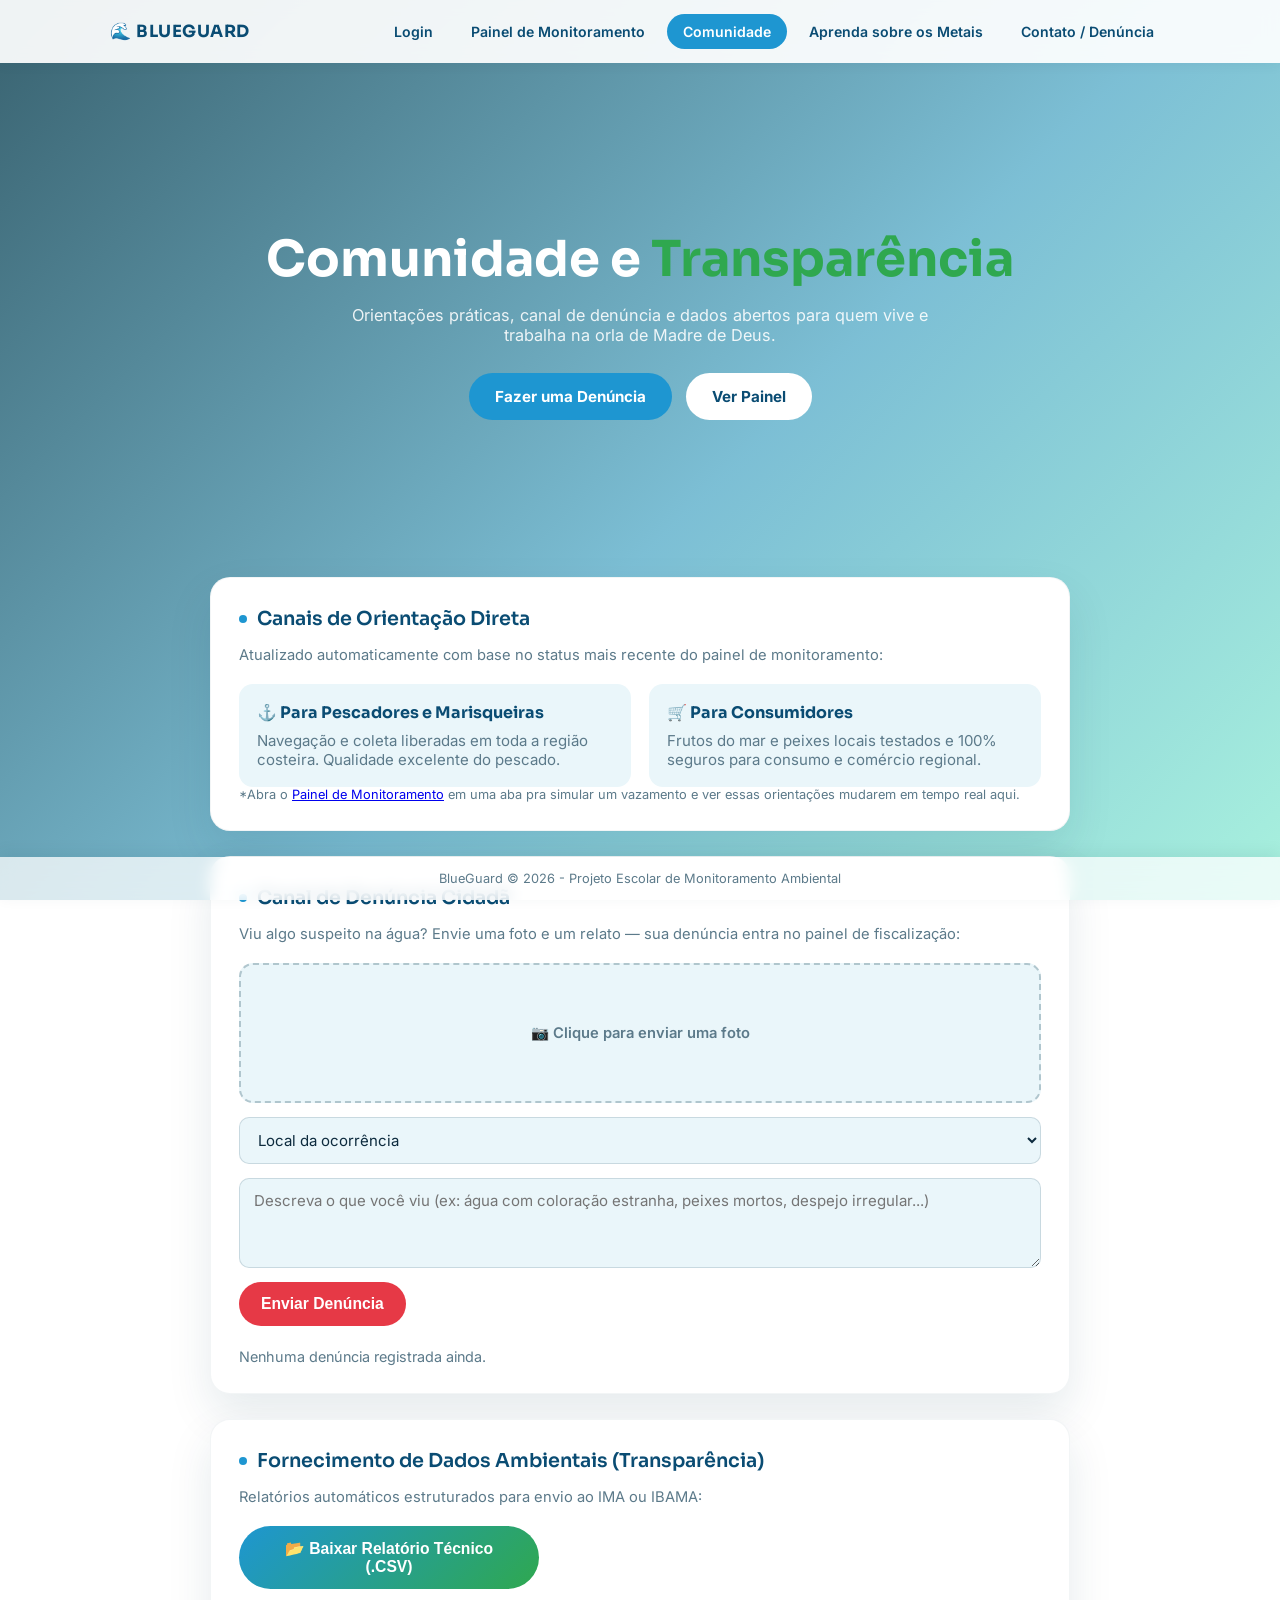
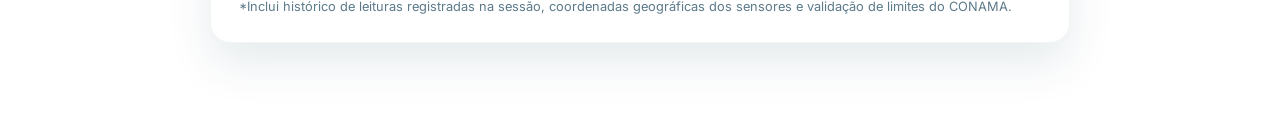
==== comunidade.html @ 03d2528e "uploud de arquivos" ====
<!DOCTYPE html>
<html lang="pt-BR">
<head>
    <meta charset="UTF-8">
    <meta name="viewport" content="width=device-width, initial-scale=1.0">
    <title>Comunidade - BlueGuard</title>
    <link rel="preconnect" href="https://fonts.googleapis.com">
    <link rel="preconnect" href="https://fonts.gstatic.com" crossorigin>
    <link href="https://fonts.googleapis.com/css2?family=Sora:wght@600;700&family=Inter:wght@400;500;600&family=JetBrains+Mono:wght@500;700&display=swap" rel="stylesheet">
    <link rel="stylesheet" href="style.css">
</head>
<body>

    <nav class="nav-principal">
        <div class="nav-principal-interna">
            <span class="nav-marca">🌊 BLUEGUARD</span>
            <div class="nav-links">
                <a href="index.html" class="nav-link">Login</a>
                <a href="painel.html" class="nav-link">Painel de Monitoramento</a>
                <a href="comunidade.html" class="nav-link nav-ativo">Comunidade</a>
                <a href="educacao.html" class="nav-link">Aprenda sobre os Metais</a>
                <a href="contato.html" class="nav-link">Contato / Denúncia</a>
            </div>
        </div>
    </nav>

    <section class="pagina-hero">
        <h1 class="pagina-hero-titulo">Comunidade e <span class="destaque">Transparência</span></h1>
        <p class="pagina-hero-subtitulo">Orientações práticas, canal de denúncia e dados abertos para quem vive e trabalha na orla de Madre de Deus.</p>
        <div class="pagina-hero-botoes">
            <a href="#denuncia" class="btn-hero-primario">Fazer uma Denúncia</a>
            <a href="painel.html" class="btn-hero-secundario">Ver Painel</a>
        </div>
    </section>

    <main class="dashboard-container">

        <!-- PAINEL DE ORIENTAÇÃO À COMUNIDADE -->
        <section class="card">
            <h2>Canais de Orientação Direta</h2>
            <p class="subtitulo-card">Atualizado automaticamente com base no status mais recente do painel de monitoramento:</p>
            <div class="grade-orientacao">
                <div class="orientacao-box">
                    <h3>⚓ Para Pescadores e Marisqueiras</h3>
                    <p id="orientacao-pesca">Navegação e coleta liberadas em toda a região costeira. Qualidade excelente do pescado.</p>
                </div>
                <div class="orientacao-box">
                    <h3>🛒 Para Consumidores</h3>
                    <p id="orientacao-consumidor">Frutos do mar e peixes locais testados e 100% seguros para consumo e comércio regional.</p>
                </div>
            </div>
            <p class="info-dados">*Abra o <a href="painel.html">Painel de Monitoramento</a> em uma aba pra simular um vazamento e ver essas orientações mudarem em tempo real aqui.</p>
        </section>

        <!-- CANAL DE DENÚNCIA CIDADÃ -->
        <section class="card" id="denuncia">
            <h2>Canal de Denúncia Cidadã</h2>
            <p class="subtitulo-card">Viu algo suspeito na água? Envie uma foto e um relato — sua denúncia entra no painel de fiscalização:</p>

            <form id="form-denuncia" class="form-denuncia">
                <label for="foto-denuncia" class="upload-box" id="upload-box">
                    <img id="preview-foto" class="preview-foto" style="display:none;" alt="Pré-visualização da foto enviada">
                    <span id="upload-texto" class="upload-texto">📷 Clique para enviar uma foto</span>
                    <input type="file" id="foto-denuncia" accept="image/*" hidden>
                </label>

                <div class="form-linha">
                    <select id="local-denuncia" required>
                        <option value="" disabled selected>Local da ocorrência</option>
                        <option value="Praia da Coroa">Ponto 01 - Praia da Coroa</option>
                        <option value="Praia do Cação">Ponto 02 - Praia do Cação</option>
                        <option value="Praia do Suape">Ponto 03 - Praia do Suape</option>
                        <option value="Outro local">Outro local</option>
                    </select>
                </div>

                <textarea id="descricao-denuncia" placeholder="Descreva o que você viu (ex: água com coloração estranha, peixes mortos, despejo irregular...)" required></textarea>

                <button type="submit" class="btn btn-perigo-mini btn-denuncia">Enviar Denúncia</button>
            </form>

            <div id="lista-denuncias" class="lista-denuncias">
                <p id="sem-denuncias" class="sem-denuncias">Nenhuma denúncia registrada ainda.</p>
            </div>
        </section>

        <!-- EXPORTAÇÃO DE DADOS PARA ÓRGÃOS AMBIENTAIS -->
        <section class="card">
            <h2>Fornecimento de Dados Ambientais (Transparência)</h2>
            <p class="subtitulo-card">Relatórios automáticos estruturados para envio ao IMA ou IBAMA:</p>
            <div class="dados-orgaos">
                <button class="btn btn-seguro" id="btn-download" style="max-width: 300px;">📂 Baixar Relatório Técnico (.CSV)</button>
                <p class="info-dados">*Inclui histórico de leituras registradas na sessão, coordenadas geográficas dos sensores e validação de limites do CONAMA.</p>
            </div>
        </section>

    </main>

    <footer>
        <p>BlueGuard &copy; 2026 - Projeto Escolar de Monitoramento Ambiental</p>
    </footer>

    <script src="script.js"></script>
</body>
</html>
---- style.css ----
:root {
    /* Paleta ajustada às cores reais da foto de Madre de Deus (céu azul vivo, palmeiras, letreiro vermelho) */
    --oceano-profundo: #0A4C73;
    --oceano-medio: #1E96D1;
    --oceano-claro: #EAF6FA;
    --branco-cartao: #FFFFFF;
    --coral-alerta: #E63946;
    --verde-recife: #2FA84F;
    --texto-principal: #0D2B3E;
    --texto-secundario: #5C7A8A;
    --sombra-card: 0 20px 45px rgba(7, 59, 76, 0.10);
    --sombra-card-hover: 0 24px 55px rgba(7, 59, 76, 0.14);
}

* { box-sizing: border-box; margin: 0; padding: 0; }

body {
    font-family: 'Inter', 'Segoe UI', Arial, sans-serif;
    background-image: linear-gradient(135deg, rgba(7, 59, 76, 0.80) 0%, rgba(17, 138, 178, 0.55) 55%, rgba(6, 214, 160, 0.35) 100%), url('assets/madre-de-deus.jpg');
    background-size: cover;
    background-position: center;
    background-attachment: fixed;
    background-repeat: no-repeat;
    color: var(--texto-principal);
    display: flex;
    flex-direction: column;
    align-items: center;
}

h1, h2, h3, .sensor-nome, .intensidade-valor { font-family: 'Sora', 'Segoe UI', sans-serif; }

/* --- HEADER / HERO --- */
header {
    width: 100%;
    background-image: linear-gradient(160deg, rgba(7, 59, 76, 0.68) 0%, rgba(17, 138, 178, 0.58) 100%), url('https://images.unsplash.com/photo-1709483095301-2d1f3e95b1d4?auto=format&fit=crop&w=1920&q=80');
    background-size: cover;
    background-position: center;
    color: #ffffff;
    padding: 50px 20px 90px;
    text-align: center;
    position: relative;
}

.logo-container {
    display: flex;
    justify-content: center;
    align-items: center;
    gap: 15px;
    margin-bottom: 10px;
}

header h1 {
    font-size: 2.6rem;
    font-weight: 700;
    letter-spacing: 2px;
}

.badge-modo {
    background-color: rgba(255, 255, 255, 0.14);
    color: #ffffff;
    border: 1px solid rgba(255, 255, 255, 0.4);
    padding: 4px 12px;
    border-radius: 20px;
    font-size: 0.8rem;
    font-weight: 600;
}

header p { color: rgba(255, 255, 255, 0.8); font-size: 1.05rem; max-width: 520px; margin: 0 auto; }

/* MASCOTE HOLOGRÁFICO */
.holograma-wrap {
    position: relative;
    width: 190px;
    margin: 0 auto 6px;
}

.mascote-holograma {
    width: 100%;
    display: block;
    mix-blend-mode: screen; /* remove o fundo preto do vídeo automaticamente */
    filter: drop-shadow(0 0 18px rgba(72, 214, 255, 0.55)) brightness(1.08) saturate(1.15);
    animation: holograma-flutua 4s ease-in-out infinite, holograma-tremula 3.2s infinite;
}

/* linhas de scan sobrepostas, reforçando o efeito de projeção */
.holograma-wrap::after {
    content: '';
    position: absolute;
    inset: 0;
    background: repeating-linear-gradient(
        to bottom,
        rgba(255, 255, 255, 0.06) 0px,
        rgba(255, 255, 255, 0.06) 1px,
        transparent 2px,
        transparent 4px
    );
    mix-blend-mode: overlay;
    pointer-events: none;
}

@keyframes holograma-flutua {
    0%, 100% { transform: translateY(0); }
    50% { transform: translateY(-8px); }
}

@keyframes holograma-tremula {
    0%, 100% { opacity: 1; }
    92% { opacity: 1; }
    93% { opacity: 0.75; }
    94% { opacity: 1; }
    97% { opacity: 0.85; }
    98% { opacity: 1; }
}

/* PÁGINA DEDICADA AO HOLOGRAMA - HERO ESTILO POSTER */
.holograma-hero {
    width: 100%;
    min-height: 88vh;
    position: relative;
    display: flex;
    flex-direction: row;
    flex-wrap: wrap;
    align-items: center;
    justify-content: center;
    gap: 50px;
    padding: 50px 24px;
    overflow: hidden;
}

.hero-coluna-marca {
    display: flex;
    flex-direction: column;
    align-items: center;
    gap: 10px;
    max-width: 380px;
}

.holograma-titulo {
    font-family: 'Luckiest Guy', cursive;
    font-weight: 400;
    font-size: clamp(2.4rem, 7vw, 3.6rem);
    letter-spacing: 3px;
    color: #ffffff;
    text-align: center;
    margin: 0;
    z-index: 2;
    text-shadow:
        3px 3px 0 var(--oceano-profundo),
        6px 6px 0 rgba(7, 59, 76, 0.55),
        0 10px 30px rgba(0, 0, 0, 0.35);
}

.mascote-hero {
    width: min(260px, 55vw);
    z-index: 1;
    animation: holograma-flutua 4s ease-in-out infinite, holograma-tremula 3.2s infinite;
}

.holograma-subtitulo { color: rgba(255, 255, 255, 0.85); font-size: 0.92rem; text-align: center; max-width: 320px; margin-top: 4px; }

.btn-audio-holograma {
    background: rgba(255, 255, 255, 0.15);
    border: 1px solid rgba(255, 255, 255, 0.4);
    color: #fff;
    padding: 9px 18px;
    border-radius: 999px;
    font-size: 0.85rem;
    font-weight: 600;
    cursor: pointer;
    margin-top: 6px;
    transition: background 0.2s;
}
.btn-audio-holograma:hover { background: rgba(255, 255, 255, 0.25); }

/* CARD DE LOGIN - estilo "vidro" sobre a foto, integrado à cena */
.login-card {
    width: 100%;
    max-width: 360px;
    background: rgba(255, 255, 255, 0.95);
    backdrop-filter: blur(10px);
    -webkit-backdrop-filter: blur(10px);
    border-radius: 22px;
    box-shadow: 0 25px 60px rgba(0, 0, 0, 0.35);
    padding: 32px 28px;
    display: flex;
    flex-direction: column;
    gap: 4px;
    text-align: left;
}
.login-card h2 { font-family: 'Sora', sans-serif; color: var(--oceano-profundo); font-size: 1.3rem; margin-bottom: 4px; }
.login-subtitulo { color: var(--texto-secundario); font-size: 0.9rem; margin-bottom: 16px; }
.login-card label { font-size: 0.85rem; font-weight: 600; color: var(--oceano-profundo); margin-top: 10px; margin-bottom: 6px; }
.login-card input {
    padding: 12px 14px;
    border-radius: 10px;
    border: 1px solid rgba(7, 59, 76, 0.15);
    background: var(--oceano-claro);
    color: var(--texto-principal);
    font-family: 'Inter', sans-serif;
    font-size: 0.94rem;
}
.login-card input:focus { outline: none; border-color: var(--oceano-medio); }
.btn-login { margin-top: 20px; width: 100%; }
.login-aviso { font-size: 0.76rem; color: var(--texto-secundario); text-align: center; margin-top: 14px; }

.holograma-aviso-rodape {
    font-size: 0.78rem;
    color: var(--texto-secundario);
    text-align: center;
    max-width: 480px;
    margin: 18px auto 0;
    padding: 0 20px;
}

@media (max-width: 760px) {
    .holograma-hero { flex-direction: column; padding: 40px 20px; min-height: auto; }
}

/* Onda de transição entre o header e o conteúdo */
.header-onda {
    position: absolute;
    bottom: -1px;
    left: 0;
    width: 100%;
    height: 60px;
    display: block;
}

/* --- FAIXA DE ESTATÍSTICAS (flutuando sobre a onda, estilo app premium) --- */
.stats-faixa {
    width: 100%;
    max-width: 900px;
    display: grid;
    grid-template-columns: repeat(3, 1fr);
    gap: 18px;
    margin-top: -55px;
    margin-bottom: 25px;
    padding: 0 20px;
    z-index: 2;
}

.stat-card {
    background: var(--branco-cartao);
    border-radius: 18px;
    box-shadow: var(--sombra-card);
    padding: 18px 12px;
    text-align: center;
}

.stat-numero { font-family: 'Sora', sans-serif; font-size: 1.7rem; font-weight: 700; color: var(--oceano-profundo); }
.stat-label { display: block; font-size: 0.78rem; color: var(--texto-secundario); margin-top: 2px; }

.dashboard-container { width: 100%; max-width: 900px; display: flex; flex-direction: column; gap: 25px; padding: 0 20px 20px; }

.card {
    background-color: var(--branco-cartao);
    border-radius: 20px;
    padding: 28px;
    box-shadow: var(--sombra-card);
    border: 1px solid rgba(7, 59, 76, 0.05);
    transition: box-shadow 0.25s;
}

.card:hover { box-shadow: var(--sombra-card-hover); }

.card h2 {
    font-size: 1.2rem;
    font-weight: 600;
    margin-bottom: 15px;
    color: var(--oceano-profundo);
    display: flex;
    align-items: center;
    gap: 10px;
}

.card h2::before {
    content: '';
    width: 8px;
    height: 8px;
    border-radius: 50%;
    background: var(--oceano-medio);
    flex-shrink: 0;
}

.subtitulo-card { color: var(--texto-secundario); font-size: 0.92rem; margin-bottom: 20px; }

/* MAPA DE RISCO ESTILIZADO */
.mapa-simulado {
    width: 100%;
    height: 250px;
    background: radial-gradient(circle, #0E5D78 0%, #073B4C 100%);
    border-radius: 16px;
    position: relative;
    overflow: hidden;
    margin-bottom: 15px;
}

.mapa-iframe {
    position: absolute;
    inset: 0;
    width: 100%;
    height: 100%;
    border: 0;
    filter: saturate(0.75) brightness(0.85) contrast(1.05);
}

.mapa-overlay {
    position: absolute;
    inset: 0;
    background: linear-gradient(160deg, rgba(7, 59, 76, 0.32) 0%, rgba(17, 138, 178, 0.22) 100%);
    pointer-events: none;
}

.ponto-sensor {
    position: absolute;
    z-index: 2;
    display: flex;
    align-items: center;
    gap: 10px;
    cursor: pointer;
}

.ponto-dot {
    width: 14px;
    height: 14px;
    border-radius: 50%;
    display: inline-block;
    transition: background-color 0.4s;
}

.ponto-nome {
    font-size: 0.82rem;
    font-weight: 600;
    background: rgba(7, 59, 76, 0.75);
    color: #fff;
    padding: 3px 10px;
    border-radius: 20px;
}

.ponto-sensor:hover .ponto-nome, .ponto-sensor:focus .ponto-nome { outline: 1px solid var(--verde-recife); }
.ponto-sensor:focus { outline: none; }

/* NOVO LAYOUT DE CONTROLES DO MAPA */
.mapa-controles-container {
    display: flex;
    justify-content: space-between;
    align-items: center;
    margin-top: 15px;
    flex-wrap: wrap;
    gap: 15px;
}

.mapa-legenda {
    display: flex;
    gap: 20px;
    font-size: 0.88rem;
    align-items: center;
    color: var(--texto-secundario);
}

.legenda-cor {
    width: 12px;
    height: 12px;
    display: inline-block;
    border-radius: 50%;
}

.botoes-mapa {
    display: flex;
    gap: 10px;
}

.seguro { background-color: var(--verde-recife); }
.perigo { background-color: var(--coral-alerta); animation: pulso-ponto 1.5s infinite; }

/* BOTÕES PEQUENOS INTEGRADOS AO MAPA (formato pílula) */
.btn-perigo-mini, .btn-seguro-mini {
    padding: 9px 18px;
    border: none;
    border-radius: 999px;
    font-size: 0.88rem;
    font-weight: 600;
    cursor: pointer;
    transition: opacity 0.2s, transform 0.1s;
    color: white;
}

.btn-perigo-mini { background-color: var(--coral-alerta); }
.btn-seguro-mini { background-color: var(--oceano-medio); }
.btn-perigo-mini:hover, .btn-seguro-mini:hover { opacity: 0.88; }
.btn-perigo-mini:active, .btn-seguro-mini:active { transform: scale(0.97); }

/* CAIXAS DE ALERTA */
#alerta-box { padding: 20px 22px; border-radius: 16px; display: flex; align-items: center; gap: 15px; font-weight: 600; font-size: 1.05rem; }
.alerta-seguro { background-color: rgba(6, 214, 160, 0.12); border: 1px solid var(--verde-recife); color: #0a9e79; }
.alerta-perigo { background-color: rgba(239, 71, 111, 0.12); border: 1px solid var(--coral-alerta); color: var(--coral-alerta); animation: pulso 2s infinite; }

/* BARRA DE INTENSIDADE */
.intensidade-container { display: flex; align-items: center; gap: 12px; margin-top: 18px; }
.intensidade-label { font-size: 0.85rem; color: var(--texto-secundario); white-space: nowrap; }
.intensidade-barra { flex: 1; height: 8px; border-radius: 4px; background: rgba(7, 59, 76, 0.08); overflow: hidden; }
.intensidade-fill { height: 100%; width: 0%; background: var(--verde-recife); border-radius: 4px; transition: width 1.6s linear, background-color 0.6s; }
.intensidade-fill.intensidade-perigo { background: var(--coral-alerta); }
.intensidade-valor { font-family: 'Sora', sans-serif; font-size: 0.9rem; color: var(--texto-secundario); min-width: 40px; text-align: right; }

/* GRÁFICO HISTÓRICO */
.grafico-container { background: rgba(7, 59, 76, 0.03); border-radius: 14px; padding: 15px; height: 220px; position: relative; }
#grafico-historico { width: 100%; height: 100%; }
#grafico-historico svg { display: block; }
.grafico-vazio { color: var(--texto-secundario); font-size: 0.9rem; text-align: center; padding-top: 80px; }
.grafico-legenda { display: flex; flex-wrap: wrap; gap: 14px; margin-top: 12px; font-size: 0.8rem; color: var(--texto-secundario); }
.legenda-linha { display: inline-block; width: 14px; height: 3px; border-radius: 2px; margin-right: 5px; vertical-align: middle; }

/* GRADE DE SENSORES */
.grade-sensores { display: grid; grid-template-columns: repeat(auto-fit, minmax(220px, 1fr)); gap: 18px; }
.sensor-box { background-color: var(--oceano-claro); border-radius: 14px; padding: 20px; display: flex; flex-direction: column; align-items: center; }
.sensor-nome { font-size: 0.98rem; margin-bottom: 10px; font-weight: 600; color: var(--oceano-profundo); }
.sensor-valor { font-family: 'JetBrains Mono', monospace; font-size: 1.7rem; font-weight: 700; color: var(--oceano-medio); margin-bottom: 8px; }
.sensor-limite { font-size: 0.78rem; color: var(--texto-secundario); }

/* PAINEL DE DETALHES DO PONTO */
.detalhes-ponto {
    margin-top: 15px;
    background: var(--oceano-claro);
    border-radius: 14px;
    padding: 20px;
}
.detalhes-oculto { display: none; }
.detalhes-cabecalho { display: flex; justify-content: space-between; align-items: center; margin-bottom: 12px; }
.detalhes-cabecalho h3 { font-size: 1rem; color: var(--oceano-profundo); }
.detalhes-fechar { background: none; border: none; color: var(--texto-secundario); font-size: 1rem; cursor: pointer; line-height: 1; }
.detalhes-fechar:hover { color: var(--texto-principal); }
.detalhes-grade { display: grid; grid-template-columns: repeat(auto-fit, minmax(100px, 1fr)); gap: 12px; margin-bottom: 10px; }
.detalhes-item { background: var(--branco-cartao); border-radius: 10px; padding: 10px; text-align: center; }
.detalhes-item span { display: block; font-size: 0.74rem; color: var(--texto-secundario); margin-bottom: 4px; }
.detalhes-item strong { font-family: 'JetBrains Mono', monospace; font-size: 1rem; color: var(--oceano-medio); }
.detalhes-status { font-size: 0.9rem; font-weight: 600; }

/* GRADE DE ORIENTAÇÃO */
.grade-orientacao { display: grid; grid-template-columns: repeat(auto-fit, minmax(300px, 1fr)); gap: 18px; }
.orientacao-box { background: var(--oceano-claro); padding: 18px; border-radius: 14px; }
.orientacao-box h3 { font-size: 1rem; color: var(--oceano-profundo); margin-bottom: 8px; }
.orientacao-box p { font-size: 0.94rem; color: var(--texto-secundario); transition: color 0.3s; }

/* LINHA DO TEMPO */
.timeline-lista { list-style: none; display: flex; flex-direction: column; gap: 10px; max-height: 280px; overflow-y: auto; }
.timeline-item { display: flex; gap: 12px; align-items: flex-start; font-size: 0.88rem; padding: 10px 12px; border-radius: 10px; background: var(--oceano-claro); border-left: 3px solid var(--texto-secundario); }
.timeline-item.timeline-perigo { border-left-color: var(--coral-alerta); }
.timeline-item.timeline-seguro { border-left-color: var(--verde-recife); }
.timeline-item.timeline-info { border-left-color: var(--oceano-medio); }
.timeline-hora { font-family: 'JetBrains Mono', monospace; color: var(--texto-secundario); white-space: nowrap; font-size: 0.82rem; }
.timeline-texto { color: var(--texto-principal); }

/* --- NAVEGAÇÃO PRINCIPAL (presente em todas as páginas) --- */
.nav-principal {
    width: 100%;
    background: rgba(255, 255, 255, 0.92);
    backdrop-filter: blur(8px);
    -webkit-backdrop-filter: blur(8px);
    box-shadow: 0 2px 12px rgba(7, 59, 76, 0.06);
    display: flex;
    justify-content: center;
    position: sticky;
    top: 0;
    z-index: 30;
}
.nav-principal-interna {
    width: 100%;
    max-width: 1100px;
    display: flex;
    justify-content: space-between;
    align-items: center;
    padding: 14px 20px;
    flex-wrap: wrap;
    gap: 10px;
}
.nav-marca { font-family: 'Sora', sans-serif; font-weight: 700; color: var(--oceano-profundo); font-size: 1.05rem; letter-spacing: 0.5px; flex-shrink: 0; }
.nav-links {
    display: flex;
    gap: 6px;
    overflow-x: auto;
    -webkit-overflow-scrolling: touch;
    scrollbar-width: none;
    max-width: 100%;
}
.nav-links::-webkit-scrollbar { display: none; }
.nav-link {
    color: var(--oceano-profundo);
    text-decoration: none;
    font-size: 0.88rem;
    font-weight: 600;
    padding: 9px 16px;
    border-radius: 999px;
    transition: background 0.2s, color 0.2s;
    white-space: nowrap;
    flex-shrink: 0;
}
.nav-link:hover { background: rgba(17, 138, 178, 0.08); }
.nav-link.nav-ativo { color: #fff; background: var(--oceano-medio); }

@media (max-width: 640px) {
    .nav-principal-interna { flex-wrap: nowrap; justify-content: flex-start; padding: 12px 14px; gap: 12px; }
    .nav-marca { font-size: 0.95rem; }
    .nav-link { font-size: 0.82rem; padding: 8px 13px; }
}

/* --- BREADCRUMB --- */
.breadcrumb {
    width: 100%;
    max-width: 900px;
    padding: 18px 20px 0;
    font-size: 0.85rem;
    color: var(--texto-secundario);
    display: flex;
    align-items: center;
    gap: 6px;
    flex-wrap: wrap;
}
.breadcrumb a { color: var(--oceano-medio); text-decoration: none; font-weight: 600; }
.breadcrumb a:hover { text-decoration: underline; }
.breadcrumb span.atual { color: var(--texto-principal); font-weight: 600; }

/* --- INTRO SIMPLES DE TEXTO (páginas utilitárias, ex: Contato) --- */
.educacao-intro { max-width: 700px; padding: 28px 20px 6px; text-align: center; margin: 0 auto; }
.educacao-intro h1 { font-family: 'Sora', sans-serif; font-size: 1.7rem; color: var(--oceano-profundo); margin-bottom: 8px; }
.educacao-intro p { color: var(--texto-secundario); max-width: 560px; margin: 0 auto; }

/* --- PÁGINA DE CONTATO / DENÚNCIA --- */
.contato-grade {
    width: 100%;
    max-width: 900px;
    margin: 26px auto 40px;
    padding: 0 20px;
    display: grid;
    grid-template-columns: repeat(auto-fit, minmax(240px, 1fr));
    gap: 20px;
}
.contato-card {
    background: var(--branco-cartao);
    border-radius: 18px;
    box-shadow: var(--sombra-card);
    padding: 26px 22px;
    text-decoration: none;
    color: var(--texto-principal);
    display: flex;
    flex-direction: column;
    gap: 4px;
    transition: box-shadow 0.25s, transform 0.15s;
}
.contato-card:hover { box-shadow: var(--sombra-card-hover); transform: translateY(-2px); }
.contato-icone { font-size: 1.8rem; margin-bottom: 6px; }
.contato-card h2 { font-family: 'Sora', sans-serif; font-size: 1.1rem; color: var(--oceano-profundo); }
.contato-card p { color: var(--texto-secundario); font-size: 0.9rem; margin: 6px 0 12px; }
.contato-destaque { font-weight: 700; color: var(--oceano-medio); font-size: 0.95rem; }
.contato-nota { font-size: 0.74rem; color: var(--texto-secundario); margin-top: 10px; opacity: 0.85; }

/* --- HERO DE PÁGINA (estilo "Ocean Guard") --- */
.pagina-hero {
    width: 100%;
    min-height: 56vh;
    margin-top: 10px;
    display: flex;
    flex-direction: column;
    align-items: center;
    justify-content: center;
    text-align: center;
    padding: 60px 20px;
}

.pagina-hero-titulo {
    font-family: 'Sora', sans-serif;
    font-weight: 700;
    font-size: clamp(1.9rem, 5.5vw, 3.1rem);
    line-height: 1.18;
    color: #ffffff;
    margin: 0;
    max-width: 760px;
}
.pagina-hero-titulo .destaque { color: var(--verde-recife); }

.pagina-hero-subtitulo {
    color: rgba(255, 255, 255, 0.88);
    max-width: 600px;
    margin-top: 16px;
    font-size: 1.02rem;
}

.pagina-hero-botoes { display: flex; gap: 14px; margin-top: 28px; flex-wrap: wrap; justify-content: center; }
.btn-hero-primario, .btn-hero-secundario {
    padding: 14px 26px;
    border-radius: 999px;
    font-weight: 700;
    font-size: 0.95rem;
    text-decoration: none;
    transition: opacity 0.2s, transform 0.1s;
}
.btn-hero-primario { background: var(--oceano-medio); color: #fff; }
.btn-hero-secundario { background: #ffffff; color: var(--oceano-profundo); }
.btn-hero-primario:hover, .btn-hero-secundario:hover { opacity: 0.9; }
.btn-hero-primario:active, .btn-hero-secundario:active { transform: scale(0.98); }


.grade-metais {
    width: 100%;
    max-width: 900px;
    display: grid;
    grid-template-columns: repeat(auto-fit, minmax(200px, 1fr));
    gap: 20px;
    padding: 24px 20px 40px;
}
.metal-card {
    background: var(--branco-cartao);
    border-radius: 20px;
    box-shadow: var(--sombra-card);
    padding: 26px 20px;
    text-align: center;
    text-decoration: none;
    color: var(--texto-principal);
    transition: transform 0.2s, box-shadow 0.2s;
}
.metal-card:hover { transform: translateY(-4px); box-shadow: var(--sombra-card-hover); }
.metal-simbolo {
    width: 56px;
    height: 56px;
    margin: 0 auto 14px;
    border-radius: 14px;
    display: flex;
    align-items: center;
    justify-content: center;
    font-family: 'JetBrains Mono', monospace;
    font-weight: 700;
    font-size: 1.4rem;
    color: #fff;
}
.metal-card h3 { font-family: 'Sora', sans-serif; font-size: 1.05rem; margin-bottom: 6px; }
.metal-card p { font-size: 0.85rem; color: var(--texto-secundario); }
.metal-simbolo.hg { background: var(--oceano-medio); }
.metal-simbolo.pb { background: #6B4C93; }
.metal-simbolo.cd { background: #E9A23B; }
.metal-simbolo.as { background: var(--coral-alerta); }

/* --- PÁGINA INDIVIDUAL DE CADA METAL --- */
.metal-hero {
    width: 100%;
    max-width: 900px;
    margin: 20px 20px 0;
    background: var(--branco-cartao);
    border-radius: 20px;
    box-shadow: var(--sombra-card);
    padding: 30px;
    display: flex;
    align-items: center;
    gap: 22px;
    flex-wrap: wrap;
}
.metal-hero .metal-simbolo { width: 74px; height: 74px; font-size: 1.9rem; margin: 0; flex-shrink: 0; }
.metal-hero-texto h1 { font-family: 'Sora', sans-serif; font-size: 1.6rem; color: var(--oceano-profundo); }
.metal-hero-texto p { color: var(--texto-secundario); font-size: 0.95rem; margin-top: 4px; }

.metal-conteudo {
    width: 100%;
    max-width: 900px;
    display: flex;
    flex-direction: column;
    gap: 20px;
    padding: 20px 20px 10px;
}
.metal-conteudo .card h2 { font-size: 1.1rem; }
.metal-conteudo .card p, .metal-conteudo .card li { color: var(--texto-principal); font-size: 0.95rem; line-height: 1.6; }
.metal-conteudo .card ul { padding-left: 20px; display: flex; flex-direction: column; gap: 6px; }

.metal-limite-legal {
    display: flex;
    align-items: center;
    gap: 14px;
    background: var(--oceano-claro);
    border-radius: 14px;
    padding: 16px 18px;
}
.metal-limite-legal strong { font-family: 'JetBrains Mono', monospace; font-size: 1.3rem; color: var(--oceano-profundo); }
.metal-limite-legal span { font-size: 0.85rem; color: var(--texto-secundario); }

.metal-nav-rodape {
    width: 100%;
    max-width: 900px;
    display: flex;
    justify-content: space-between;
    gap: 14px;
    padding: 10px 20px 40px;
    flex-wrap: wrap;
}
.metal-nav-rodape a {
    flex: 1;
    min-width: 160px;
    background: var(--branco-cartao);
    border-radius: 14px;
    box-shadow: var(--sombra-card);
    padding: 14px 18px;
    text-decoration: none;
    color: var(--texto-principal);
    font-size: 0.88rem;
    font-weight: 600;
    display: flex;
    flex-direction: column;
    gap: 2px;
}
.metal-nav-rodape a span.rotulo { color: var(--texto-secundario); font-weight: 500; font-size: 0.78rem; }
.metal-nav-rodape a:hover { box-shadow: var(--sombra-card-hover); }
.metal-nav-rodape a.proximo { text-align: right; align-items: flex-end; }


.form-denuncia { display: flex; flex-direction: column; gap: 14px; }

.upload-box {
    display: flex;
    flex-direction: column;
    align-items: center;
    justify-content: center;
    gap: 10px;
    min-height: 140px;
    border: 2px dashed rgba(7, 59, 76, 0.25);
    border-radius: 14px;
    background: var(--oceano-claro);
    cursor: pointer;
    padding: 16px;
    text-align: center;
    transition: border-color 0.2s, background 0.2s;
}
.upload-box:hover { border-color: var(--oceano-medio); background: #dff0f6; }
.upload-texto { font-size: 0.92rem; color: var(--texto-secundario); font-weight: 600; }
.preview-foto { max-width: 100%; max-height: 220px; border-radius: 10px; object-fit: cover; }

.form-linha select,
.form-denuncia textarea {
    width: 100%;
    padding: 12px 14px;
    border-radius: 10px;
    border: 1px solid rgba(7, 59, 76, 0.15);
    background: var(--oceano-claro);
    color: var(--texto-principal);
    font-family: 'Inter', sans-serif;
    font-size: 0.94rem;
}
.form-denuncia textarea { min-height: 90px; resize: vertical; }
.form-linha select:focus,
.form-denuncia textarea:focus { outline: none; border-color: var(--oceano-medio); }

.btn-denuncia { align-self: flex-start; }

.lista-denuncias { display: flex; flex-direction: column; gap: 14px; margin-top: 22px; }
.sem-denuncias { font-size: 0.9rem; color: var(--texto-secundario); }

.denuncia-item {
    display: flex;
    gap: 14px;
    background: var(--oceano-claro);
    border-radius: 14px;
    padding: 14px;
    align-items: flex-start;
}
.denuncia-foto { width: 84px; height: 84px; border-radius: 10px; object-fit: cover; flex-shrink: 0; }
.denuncia-corpo { flex: 1; min-width: 0; }
.denuncia-topo { display: flex; justify-content: space-between; align-items: center; gap: 10px; flex-wrap: wrap; margin-bottom: 4px; }
.denuncia-local { font-weight: 700; color: var(--oceano-profundo); font-size: 0.92rem; }
.denuncia-hora { font-family: 'JetBrains Mono', monospace; font-size: 0.75rem; color: var(--texto-secundario); }
.denuncia-texto { font-size: 0.9rem; color: var(--texto-principal); word-break: break-word; }
.denuncia-remover { background: none; border: none; color: var(--texto-secundario); cursor: pointer; font-size: 0.8rem; margin-top: 6px; text-decoration: underline; padding: 0; }
.denuncia-remover:hover { color: var(--coral-alerta); }

/* FORNECIMENTO DE DADOS */
.dados-orgaos { display: flex; flex-direction: column; gap: 10px; align-items: flex-start; }
.info-dados { font-size: 0.8rem; color: var(--texto-secundario); }

/* BOTÕES GERAIS */
.btn { padding: 13px 22px; border: none; border-radius: 999px; font-size: 0.98rem; font-weight: 600; cursor: pointer; transition: opacity 0.2s, transform 0.1s; color: white; }
.btn-seguro { background: linear-gradient(135deg, var(--oceano-medio), var(--verde-recife)); }
.btn-seguro:hover { opacity: 0.9; }
.btn:active { transform: scale(0.98); }

footer {
    position: fixed;
    bottom: 0;
    left: 0;
    width: 100%;
    margin-top: 0;
    padding: 14px 20px;
    color: var(--texto-secundario);
    font-size: 0.8rem;
    text-align: center;
    background-color: rgba(255, 255, 255, 0.75);
    backdrop-filter: blur(8px);
    -webkit-backdrop-filter: blur(8px);
    z-index: 20;
    box-shadow: 0 -4px 16px rgba(7, 59, 76, 0.08);
}

/* espaço reservado no fim da página pra nada ficar escondido atrás do rodapé fixo */
body { padding-bottom: 54px; }

/* ANIMAÇÕES */
@keyframes pulso {
    0% { box-shadow: 0 0 0 0 rgba(239, 71, 111, 0.35); }
    70% { box-shadow: 0 0 0 10px rgba(239, 71, 111, 0); }
    100% { box-shadow: 0 0 0 0 rgba(239, 71, 111, 0); }
}

@keyframes pulso-ponto {
    0% { transform: scale(1); opacity: 1; }
    50% { transform: scale(1.15); opacity: 0.8; }
    100% { transform: scale(1); opacity: 1; }
}

/* RESPONSIVO */
@media (max-width: 600px) {
    .stats-faixa { grid-template-columns: repeat(3, 1fr); gap: 10px; margin-top: -40px; }
    .stat-numero { font-size: 1.3rem; }
    header h1 { font-size: 2rem; }
    .card { padding: 18px; }
    .holograma-wrap { width: 130px; }

    .pagina-hero { min-height: 46vh; padding: 40px 16px; }
    .pagina-hero-botoes { flex-direction: column; width: 100%; }
    .btn-hero-primario, .btn-hero-secundario { width: 100%; text-align: center; }

    .login-card { padding: 24px 20px; max-width: 100%; }
    .mascote-hero { width: min(180px, 50vw); }

    .dashboard-container { gap: 16px; padding: 0 14px 14px; }
    .sensor-box { padding: 14px; }
    .sensor-valor { font-size: 1.4rem; }

    .contato-grade { grid-template-columns: 1fr; }
    .grade-sensores { grid-template-columns: 1fr 1fr; }

    footer { padding: 12px 14px; font-size: 0.74rem; }
    body { padding-bottom: 46px; }
}
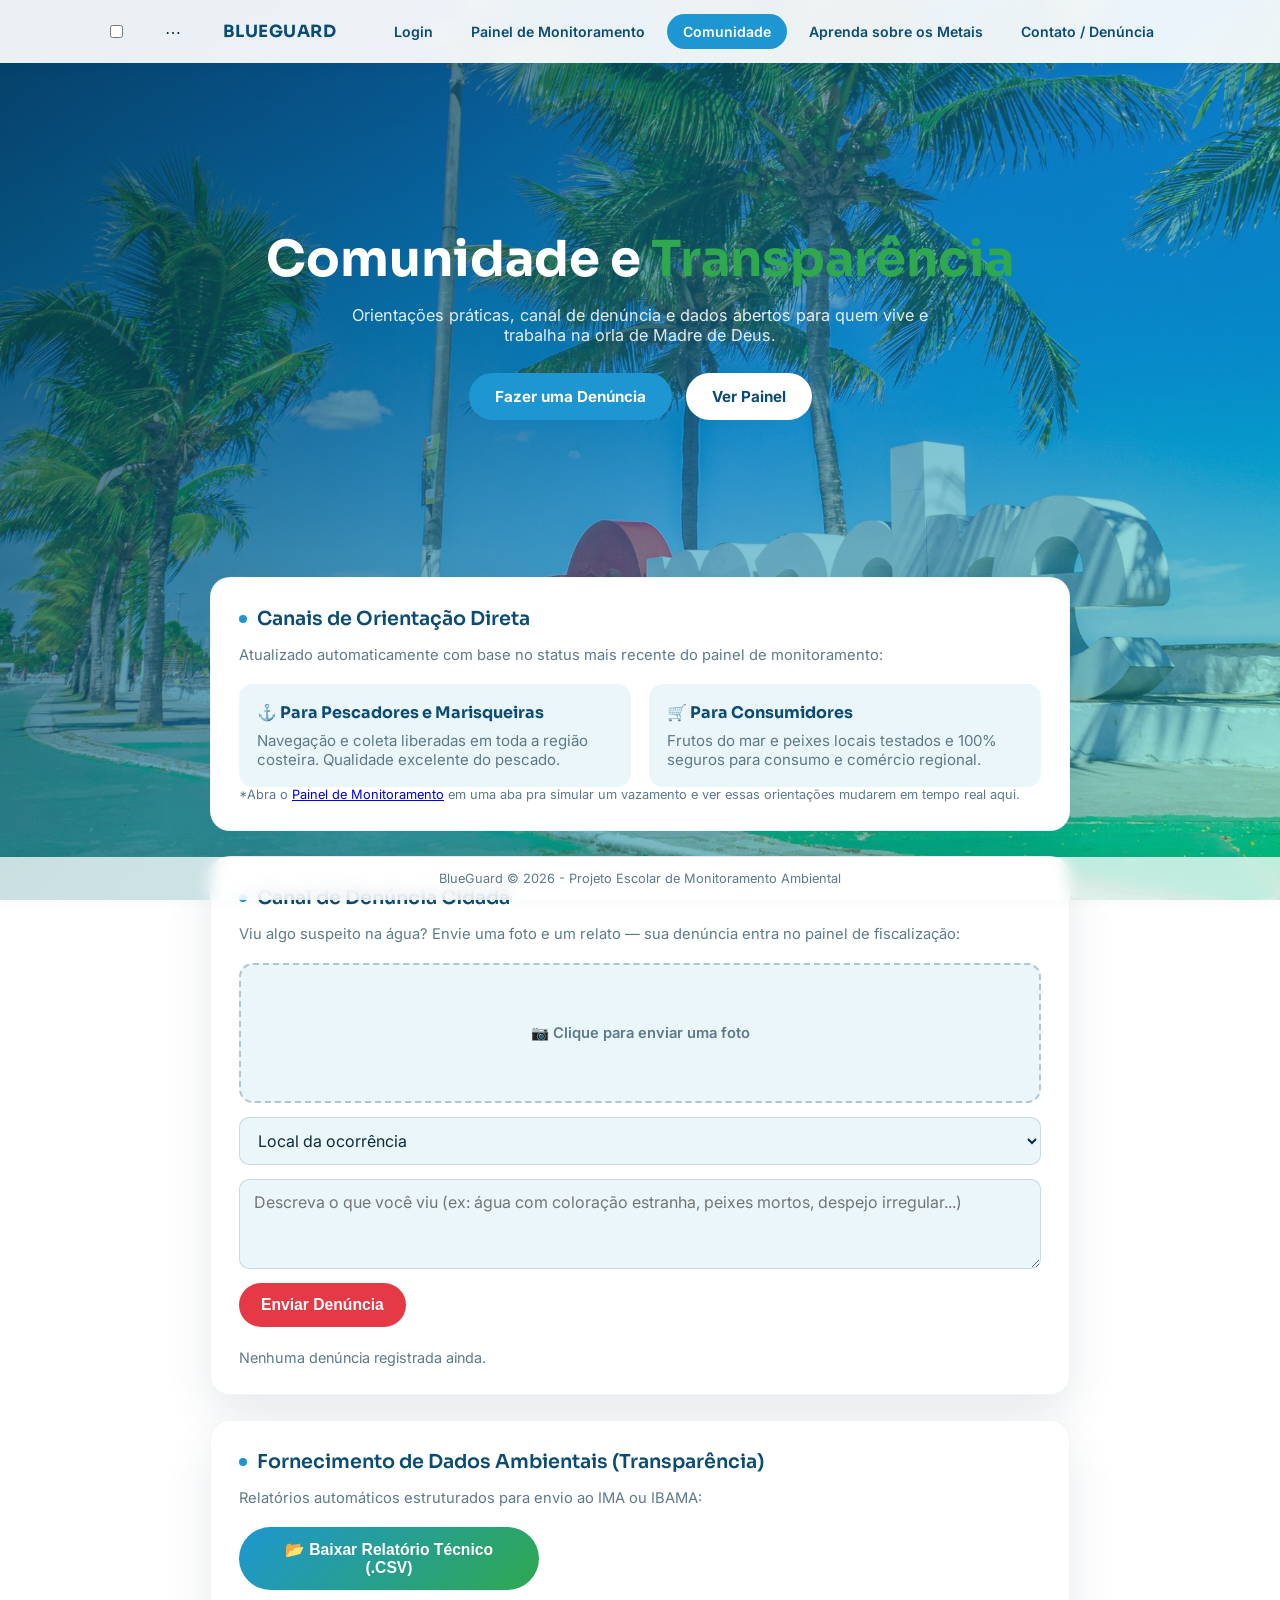
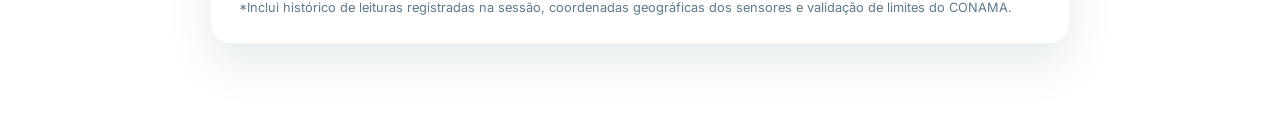
==== commit 7f7784b3: "Update comunidade.html" ====
--- a/comunidade.html
+++ b/comunidade.html
@@ -13,7 +13,9 @@
 
     <nav class="nav-principal">
         <div class="nav-principal-interna">
-            <span class="nav-marca">🌊 BLUEGUARD</span>
+            <input type="checkbox" id="nav-toggle" class="nav-toggle-check">
+            <label for="nav-toggle" class="nav-toggle-btn" aria-label="Abrir menu">⋯</label>
+            <span class="nav-marca">BLUEGUARD</span>
             <div class="nav-links">
                 <a href="index.html" class="nav-link">Login</a>
                 <a href="painel.html" class="nav-link">Painel de Monitoramento</a>
@@ -102,4 +104,4 @@
 
     <script src="script.js"></script>
 </body>
-</html>+</html>
--- a/style.css
+++ b/style.css
@@ -25,6 +25,15 @@
     display: flex;
     flex-direction: column;
     align-items: center;
+    overflow-x: hidden;
+    width: 100%;
+}
+
+/* Em celulares, background-attachment:fixed trava/engasga a rolagem
+   (principalmente no Safari do iPhone) — desativamos ali e a foto passa
+   a rolar normalmente junto com o conteúdo. */
+@media (max-width: 900px), (pointer: coarse) {
+    body { background-attachment: scroll; }
 }
 
 h1, h2, h3, .sensor-nome, .intensidade-valor { font-family: 'Sora', 'Segoe UI', sans-serif; }
@@ -197,7 +206,7 @@
     background: var(--oceano-claro);
     color: var(--texto-principal);
     font-family: 'Inter', sans-serif;
-    font-size: 0.94rem;
+    font-size: 16px;
 }
 .login-card input:focus { outline: none; border-color: var(--oceano-medio); }
 .btn-login { margin-top: 20px; width: 100%; }
@@ -302,6 +311,7 @@
     height: 100%;
     border: 0;
     filter: saturate(0.75) brightness(0.85) contrast(1.05);
+    pointer-events: none; /* é só decorativo — sem isso, arrastar o mapa no celular prende o dedo e trava a rolagem da página */
 }
 
 .mapa-overlay {
@@ -501,7 +511,7 @@
 @media (max-width: 640px) {
     .nav-principal-interna { flex-wrap: nowrap; justify-content: flex-start; padding: 12px 14px; gap: 12px; }
     .nav-marca { font-size: 0.95rem; }
-    .nav-link { font-size: 0.82rem; padding: 8px 13px; }
+    .nav-link { font-size: 0.82rem; padding: 11px 14px; }
 }
 
 /* --- BREADCRUMB --- */
@@ -739,7 +749,7 @@
     background: var(--oceano-claro);
     color: var(--texto-principal);
     font-family: 'Inter', sans-serif;
-    font-size: 0.94rem;
+    font-size: 16px;
 }
 .form-denuncia textarea { min-height: 90px; resize: vertical; }
 .form-linha select:focus,
@@ -794,6 +804,13 @@
     box-shadow: 0 -4px 16px rgba(7, 59, 76, 0.08);
 }
 
+/* No celular, rodapé fixo come espaço precioso de tela o tempo todo —
+   melhor deixar no fluxo normal, só no final da página. */
+@media (max-width: 760px) {
+    footer { position: static; margin-top: 20px; box-shadow: none; }
+    body { padding-bottom: 0; }
+}
+
 /* espaço reservado no fim da página pra nada ficar escondido atrás do rodapé fixo */
 body { padding-bottom: 54px; }
 
@@ -832,6 +849,12 @@
     .contato-grade { grid-template-columns: 1fr; }
     .grade-sensores { grid-template-columns: 1fr 1fr; }
 
+    .mapa-simulado { height: 200px; }
+    .grafico-container { height: 190px; }
+    .timeline-lista { max-height: 220px; }
+    .botoes-mapa { width: 100%; }
+    .btn-perigo-mini, .btn-seguro-mini { flex: 1; text-align: center; padding: 11px 12px; }
+    .ponto-nome { font-size: 0.72rem; padding: 2px 7px; }
+
     footer { padding: 12px 14px; font-size: 0.74rem; }
-    body { padding-bottom: 46px; }
-}+}
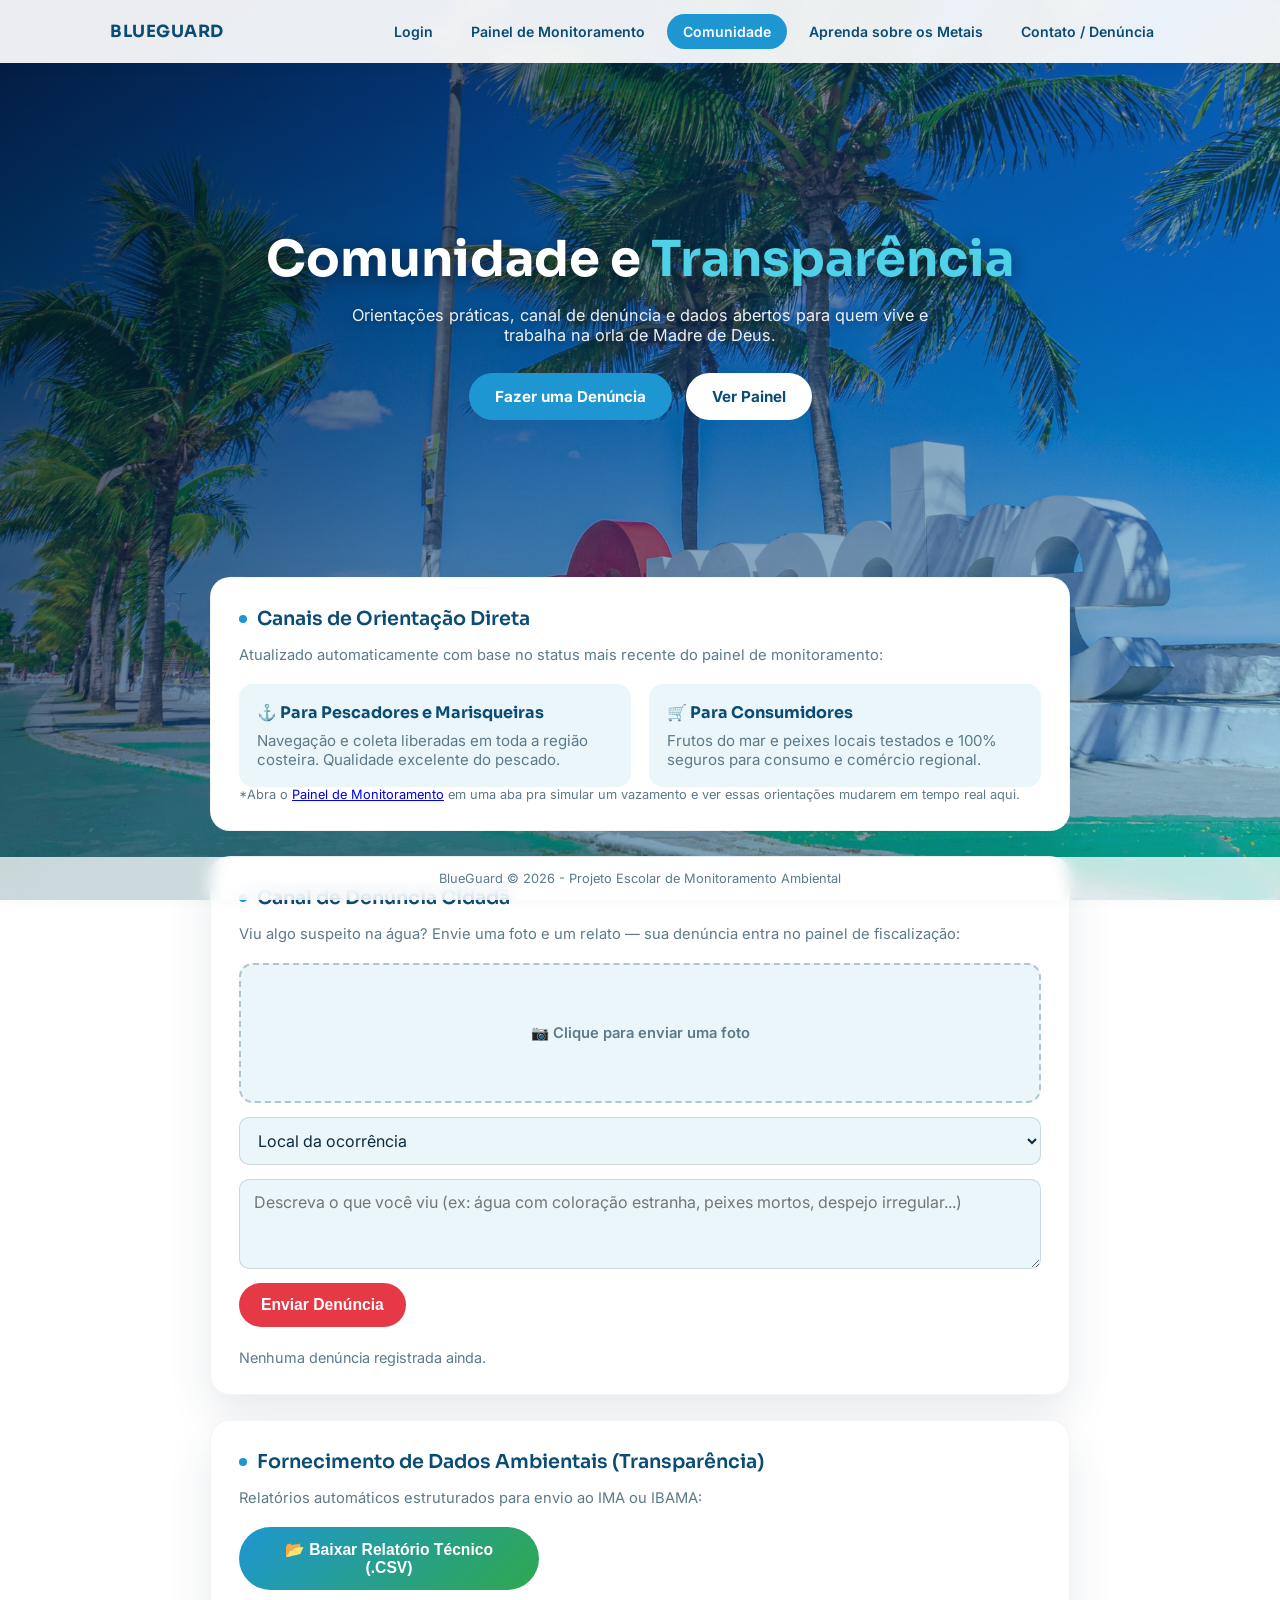
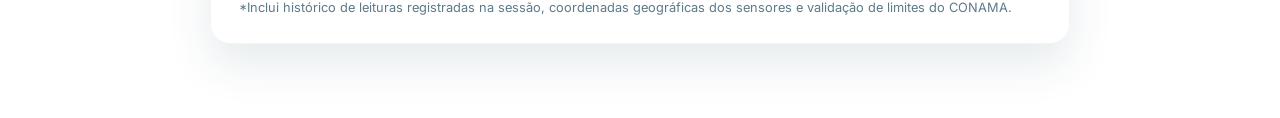
==== commit 4c956ac0: "Fix HTML encoding issues in comunidade.html" ====
--- a/comunidade.html
+++ b/comunidade.html
@@ -14,7 +14,11 @@
     <nav class="nav-principal">
         <div class="nav-principal-interna">
             <input type="checkbox" id="nav-toggle" class="nav-toggle-check">
-            <label for="nav-toggle" class="nav-toggle-btn" aria-label="Abrir menu">⋯</label>
+            <label for="nav-toggle" class="nav-toggle-btn" aria-label="Abrir menu">
+                <span class="nav-toggle-linha"></span>
+                <span class="nav-toggle-linha"></span>
+                <span class="nav-toggle-linha"></span>
+            </label>
             <span class="nav-marca">BLUEGUARD</span>
             <div class="nav-links">
                 <a href="index.html" class="nav-link">Login</a>
--- a/style.css
+++ b/style.css
@@ -16,24 +16,38 @@
 
 body {
     font-family: 'Inter', 'Segoe UI', Arial, sans-serif;
-    background-image: linear-gradient(135deg, rgba(7, 59, 76, 0.80) 0%, rgba(17, 138, 178, 0.55) 55%, rgba(6, 214, 160, 0.35) 100%), url('assets/madre-de-deus.jpg');
+    color: var(--texto-principal);
+    display: flex;
+    flex-direction: column;
+    align-items: center;
+    overflow-x: hidden;
+    width: 100%;
+    position: relative;
+}
+
+/* Fundo fixo do site inteiro: usamos um elemento próprio do tamanho exato
+   da tela (position:fixed + inset:0), em vez de "background-attachment:
+   fixed" no body. Isso evita dois problemas do celular: 1) a rolagem
+   travando/engasgando no Safari do iPhone, e 2) a foto esticando errado
+   em páginas compridas (já que o body pode ficar bem mais alto que a
+   tela, e o fundo antigo tentava cobrir a altura toda em vez de só a
+   tela visível). */
+body::before {
+    content: '';
+    position: fixed;
+    inset: 0;
+    z-index: -1;
+    background-image: linear-gradient(135deg, rgba(3, 15, 30, 0.82) 0%, rgba(8, 60, 110, 0.55) 45%, rgba(20, 150, 210, 0.35) 100%), url('assets/madre-de-deus.jpg');
     background-size: cover;
     background-position: center;
-    background-attachment: fixed;
     background-repeat: no-repeat;
-    color: var(--texto-principal);
-    display: flex;
-    flex-direction: column;
-    align-items: center;
-    overflow-x: hidden;
-    width: 100%;
-}
-
-/* Em celulares, background-attachment:fixed trava/engasga a rolagem
-   (principalmente no Safari do iPhone) — desativamos ali e a foto passa
-   a rolar normalmente junto com o conteúdo. */
-@media (max-width: 900px), (pointer: coarse) {
-    body { background-attachment: scroll; }
+}
+
+@media (max-width: 900px) {
+    /* na tela pequena, véu mais fraco pra foto aparecer mais forte */
+    body::before {
+        background-image: linear-gradient(135deg, rgba(3, 15, 30, 0.62) 0%, rgba(8, 60, 110, 0.40) 45%, rgba(20, 150, 210, 0.22) 100%), url('assets/madre-de-deus.jpg');
+    }
 }
 
 h1, h2, h3, .sensor-nome, .intensidade-valor { font-family: 'Sora', 'Segoe UI', sans-serif; }
@@ -483,6 +497,7 @@
     padding: 14px 20px;
     flex-wrap: wrap;
     gap: 10px;
+    position: relative;
 }
 .nav-marca { font-family: 'Sora', sans-serif; font-weight: 700; color: var(--oceano-profundo); font-size: 1.05rem; letter-spacing: 0.5px; flex-shrink: 0; }
 .nav-links {
@@ -508,10 +523,56 @@
 .nav-link:hover { background: rgba(17, 138, 178, 0.08); }
 .nav-link.nav-ativo { color: #fff; background: var(--oceano-medio); }
 
+/* checkbox invisível que controla o menu — some no desktop */
+.nav-toggle-check { display: none; }
+.nav-toggle-btn { display: none; }
+.nav-toggle-linha { display: none; }
+
 @media (max-width: 640px) {
-    .nav-principal-interna { flex-wrap: nowrap; justify-content: flex-start; padding: 12px 14px; gap: 12px; }
-    .nav-marca { font-size: 0.95rem; }
-    .nav-link { font-size: 0.82rem; padding: 11px 14px; }
+    .nav-principal-interna {
+        flex-wrap: nowrap;
+        justify-content: flex-start;
+        padding: 12px 16px;
+        gap: 12px;
+    }
+    .nav-marca { font-size: 1rem; text-align: left; }
+
+    .nav-toggle-btn {
+        display: flex;
+        flex-direction: column;
+        align-items: center;
+        justify-content: center;
+        gap: 4px;
+        width: 30px;
+        height: 30px;
+        cursor: pointer;
+        flex-shrink: 0;
+    }
+    .nav-toggle-linha {
+        display: block;
+        width: 22px;
+        height: 2.5px;
+        border-radius: 2px;
+        background: var(--oceano-profundo);
+    }
+
+    .nav-links {
+        display: none;
+        position: absolute;
+        top: 100%;
+        left: 0;
+        width: 100%;
+        flex-direction: column;
+        background: #ffffff;
+        box-shadow: 0 12px 24px rgba(7, 59, 76, 0.15);
+        padding: 10px;
+        gap: 4px;
+        overflow: visible;
+    }
+    .nav-toggle-check:checked ~ .nav-links {
+        display: flex;
+    }
+    .nav-link { text-align: center; padding: 13px 14px; }
 }
 
 /* --- BREADCRUMB --- */
@@ -585,14 +646,16 @@
     color: #ffffff;
     margin: 0;
     max-width: 760px;
-}
-.pagina-hero-titulo .destaque { color: var(--verde-recife); }
+    text-shadow: 0 4px 18px rgba(0, 0, 0, 0.45);
+}
+.pagina-hero-titulo .destaque { color: #4FD1E8; }
 
 .pagina-hero-subtitulo {
-    color: rgba(255, 255, 255, 0.88);
+    color: rgba(255, 255, 255, 0.92);
     max-width: 600px;
     margin-top: 16px;
     font-size: 1.02rem;
+    text-shadow: 0 2px 10px rgba(0, 0, 0, 0.4);
 }
 
 .pagina-hero-botoes { display: flex; gap: 14px; margin-top: 28px; flex-wrap: wrap; justify-content: center; }
@@ -829,20 +892,20 @@
 
 /* RESPONSIVO */
 @media (max-width: 600px) {
-    .stats-faixa { grid-template-columns: repeat(3, 1fr); gap: 10px; margin-top: -40px; }
+    .stats-faixa { grid-template-columns: repeat(3, 1fr); gap: 10px; margin-top: -40px; margin-bottom: 34px; }
     .stat-numero { font-size: 1.3rem; }
     header h1 { font-size: 2rem; }
     .card { padding: 18px; }
     .holograma-wrap { width: 130px; }
 
-    .pagina-hero { min-height: 46vh; padding: 40px 16px; }
+    .pagina-hero { min-height: 46vh; padding: 56px 16px 40px; }
     .pagina-hero-botoes { flex-direction: column; width: 100%; }
     .btn-hero-primario, .btn-hero-secundario { width: 100%; text-align: center; }
 
     .login-card { padding: 24px 20px; max-width: 100%; }
     .mascote-hero { width: min(180px, 50vw); }
 
-    .dashboard-container { gap: 16px; padding: 0 14px 14px; }
+    .dashboard-container { gap: 26px; padding: 6px 14px 14px; }
     .sensor-box { padding: 14px; }
     .sensor-valor { font-size: 1.4rem; }
 
